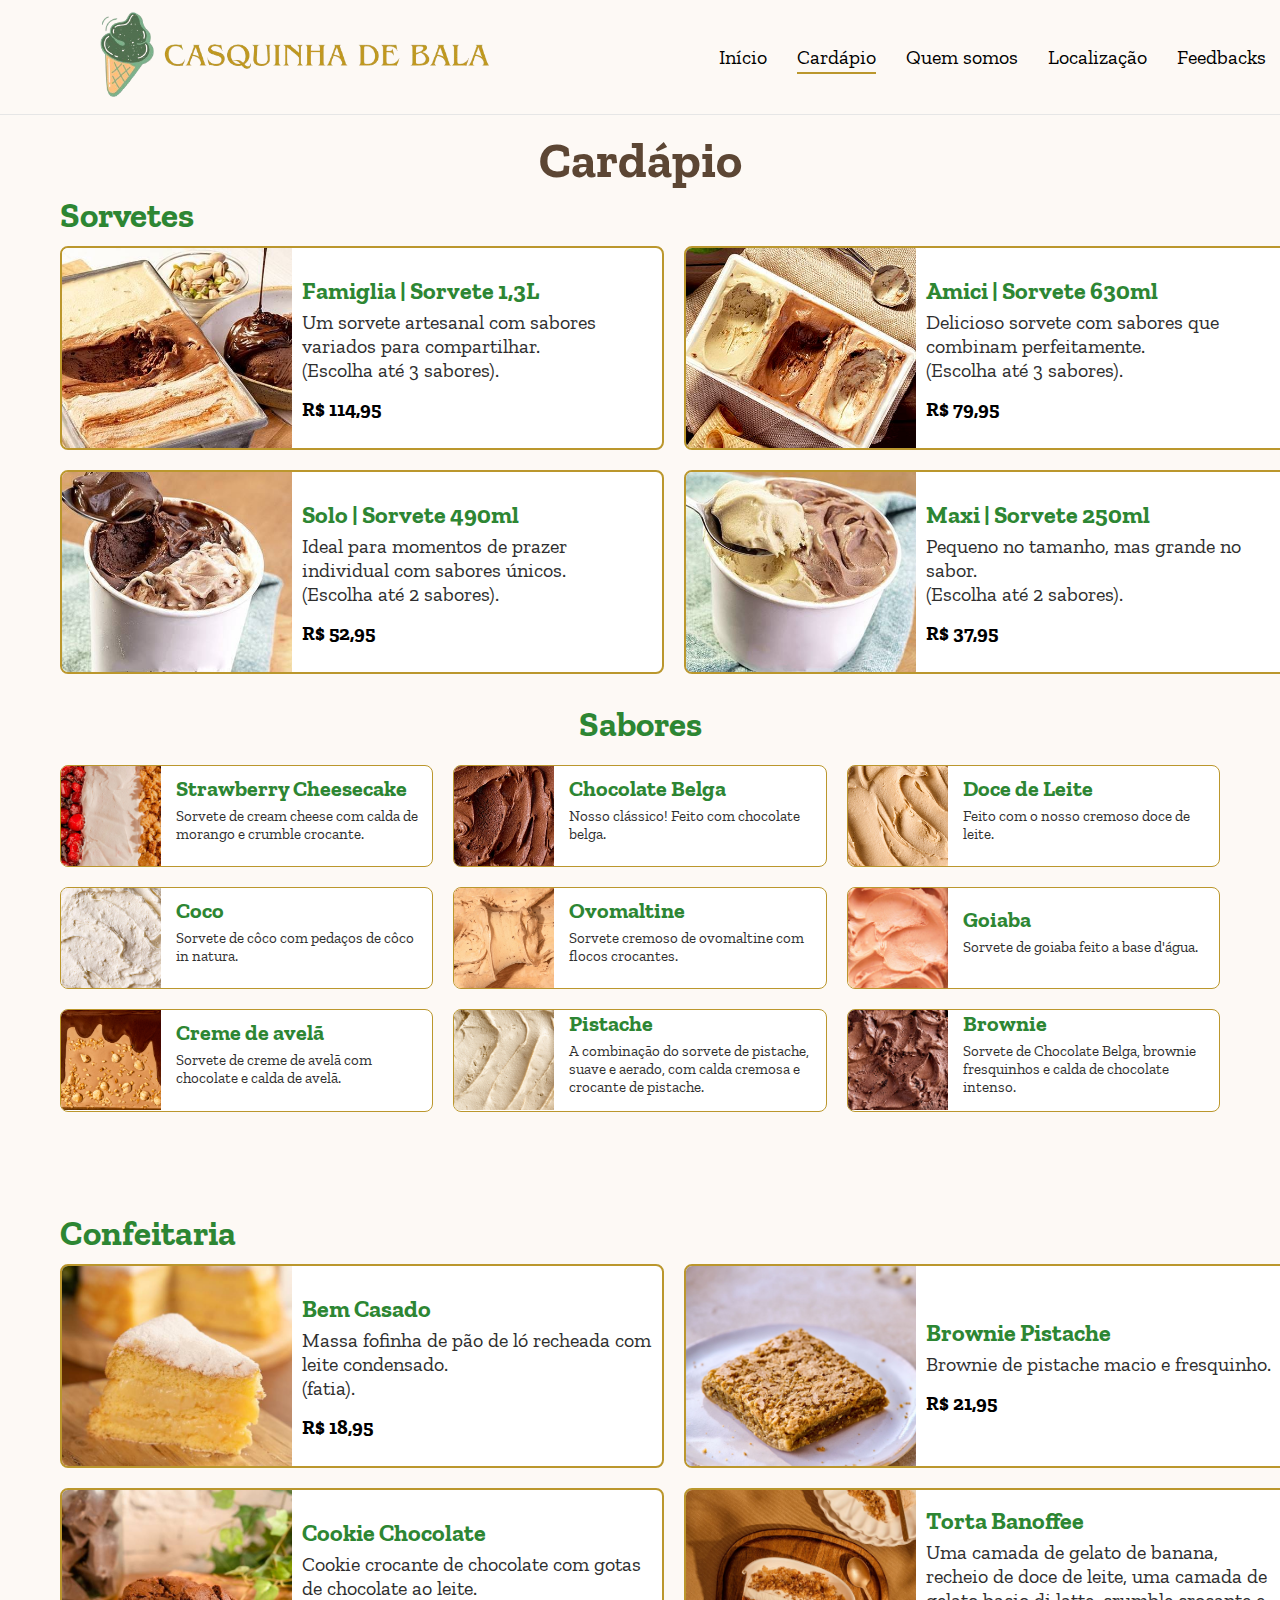
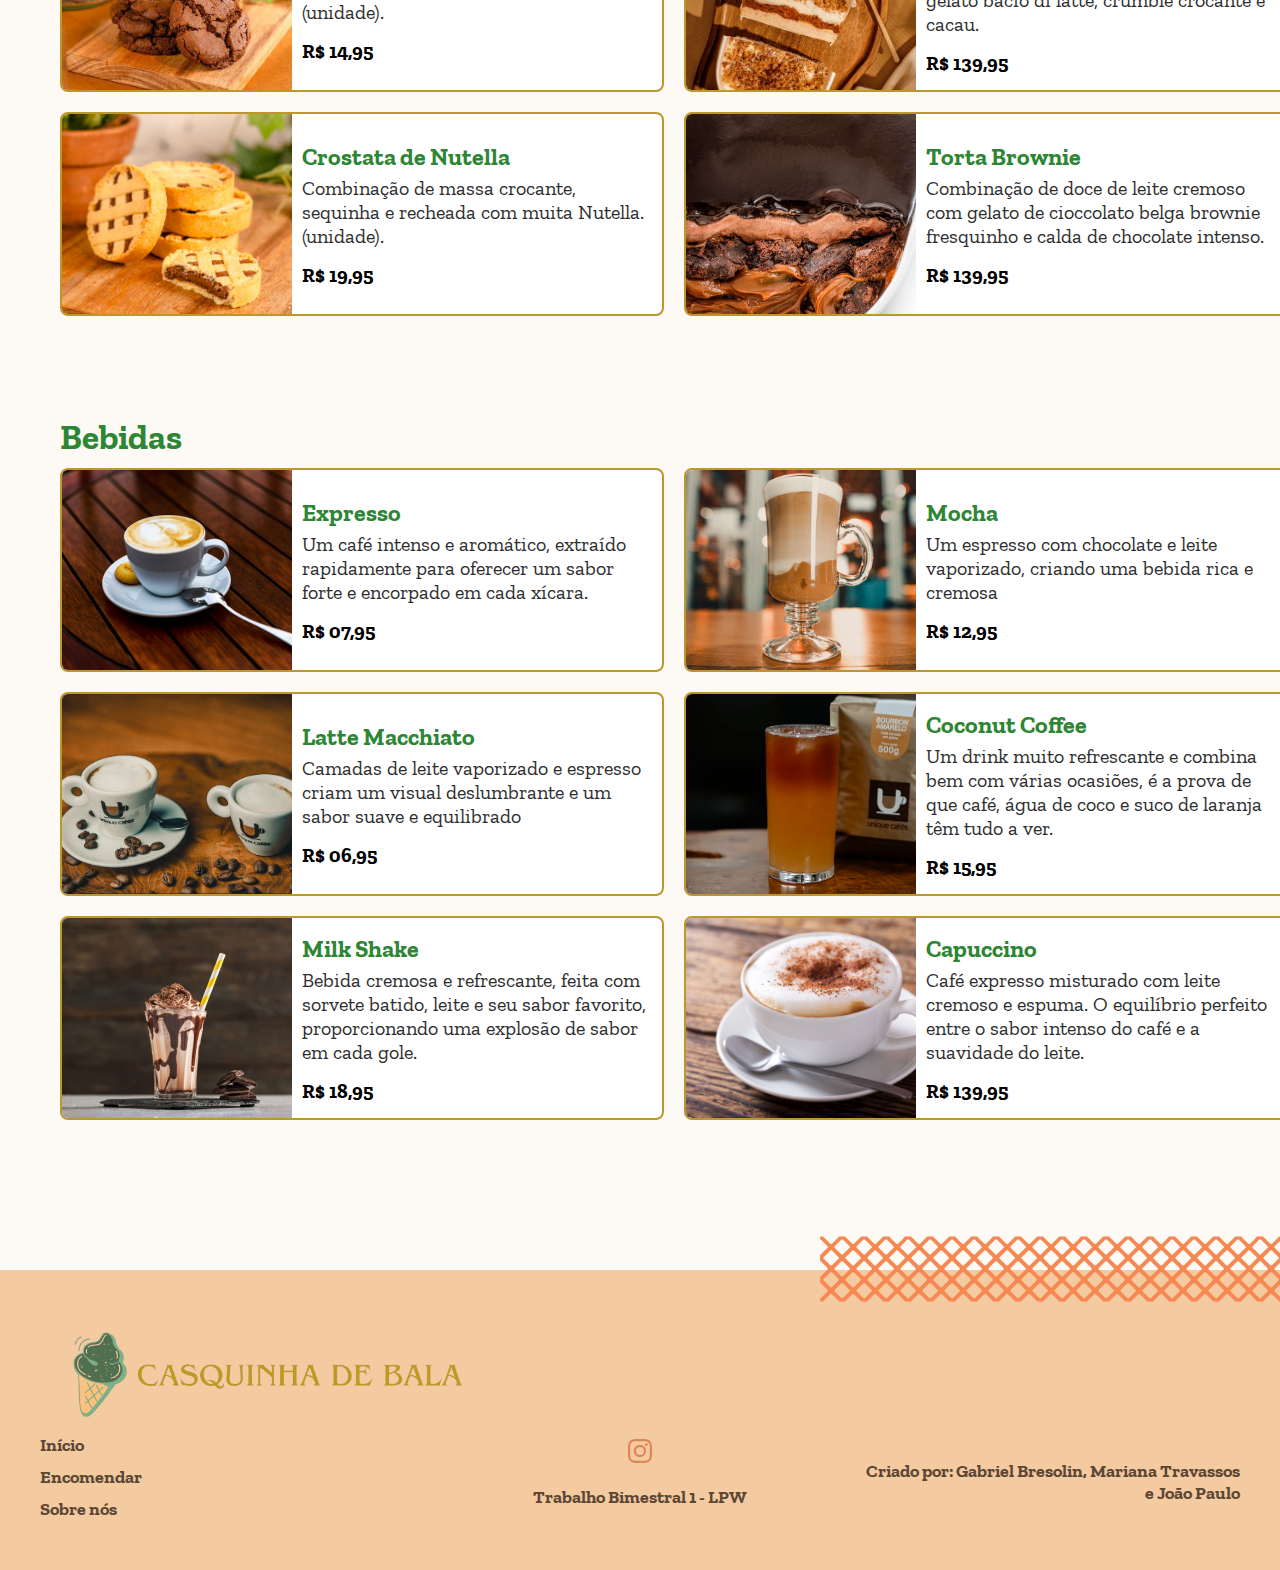
==== cardapio.html @ b84ca66a "fiz a pagina de cardapio" ====
<!DOCTYPE html>
<html lang="en">

<head>
    <meta charset="UTF-8">
    <meta name="viewport" content="width=device-width, initial-scale=1.0">
    <title>Casquinha de Bala Sorveteria e Confeitaria</title>
    <link rel="stylesheet" href="cardapio.css">
    <link rel="preconnect" href="https://fonts.googleapis.com">
    <link rel="preconnect" href="https://fonts.gstatic.com" crossorigin>
    <link href="https://fonts.googleapis.com/css2?family=Alfa+Slab+One&family=Spicy+Rice&display=swap" rel="stylesheet">
    <link rel="preconnect" href="https://fonts.googleapis.com">
    <link rel="preconnect" href="https://fonts.gstatic.com" crossorigin>
    <link
        href="https://fonts.googleapis.com/css2?family=Zilla+Slab:ital,wght@0,300;0,400;0,500;0,600;0,700;1,300;1,400;1,500;1,600;1,700&display=swap"
        rel="stylesheet">
    <link rel="icon" href="./Imagens/Logo/Logo.png" type="image/x-icon">
</head>

<body>
    <header class="header">
        <a href="index.html" class="logo">
            <img src="./Imagens/Header/LogoHeader.png" alt="Logo da Loja">
        </a>
        <div class="nav-container">
            <ul class="nav-bar">
                <li><a id="atual" href="index.html">Início</a></li>
                <li><a href="cardapio.html">Cardápio</a></li>
                <li><a href="quemsomos.html">Quem somos</a></li>
                <li><a href="localização.html">Localização</a></li>
                <li><a href="feedbacks.html">Feedbacks</a></li>
            </ul>
        </div>
    </header>
    <main>
        <h1>Cardápio</h1>
        <h2>Sorvetes</h2>
        <section class="cardapio-container-sorvetes">
            <div class="produto-card">
                <img src="./Imagens/Cardapio/Sorvetes/1,3L.jpeg" alt="Famiglia Gelato" class="produto-imagem">
                <div class="produto-detalhes">
                    <h2 class="produto-nome">Famiglia | Sorvete 1,3L</h2>
                    <p class="produto-descricao">Um sorvete artesanal com sabores variados para compartilhar.<br />(Escolha até 3 sabores).</p>
                    <p class="produto-preco">R$ 114,95</p>
                </div>
            </div>
    
            <div class="produto-card">
                <img src="./Imagens/Cardapio/Sorvetes/630ml.jpeg" alt="Amici Gelato" class="produto-imagem">
                <div class="produto-detalhes">
                    <h2 class="produto-nome">Amici | Sorvete 630ml</h2>
                    <p class="produto-descricao">Delicioso sorvete com sabores que combinam perfeitamente.<br />(Escolha até 3 sabores).</p>
                    <p class="produto-preco">R$ 79,95</p>
                </div>
            </div>
    
            <div class="produto-card">
                <img src="./Imagens/Cardapio/Sorvetes/490ml.jpeg" alt="Solo Gelato" class="produto-imagem">
                <div class="produto-detalhes">
                    <h2 class="produto-nome">Solo | Sorvete 490ml</h2>
                    <p class="produto-descricao">Ideal para momentos de prazer individual com sabores únicos.<br />(Escolha até 2 sabores).</p>
                    <p class="produto-preco">R$ 52,95</p>
                </div>
            </div>
    
            <div class="produto-card">
                <img src="./Imagens/Cardapio/Sorvetes/250ml.jpeg" alt="Maxi Gelato" class="produto-imagem">
                <div class="produto-detalhes">
                    <h2 class="produto-nome">Maxi | Sorvete 250ml</h2>
                    <p class="produto-descricao">Pequeno no tamanho, mas grande no sabor.<br />(Escolha até 2 sabores).</p>
                    <p class="produto-preco">R$ 37,95</p>
                </div>
            </div>

        </section>
        <h2 class="meio">Sabores</h2>
        <div class="sabores-container">
            <div class="sabor-card">
                <img src="./Imagens/Cardapio/Sabores/StrawberryCheesecake.jpeg" alt="Strawberry Cheesecake" class="sabor-imagem">
                <div class="sabor-detalhes">
                    <h2 class="sabor-nome">Strawberry Cheesecake</h2>
                    <p class="sabor-descricao">Sorvete de cream cheese com calda de morango e crumble crocante.</p>
                </div>
            </div>
    
            <div class="sabor-card">
                <img src="./Imagens/Cardapio/Sabores/ChocolateBelga.jpeg" alt="Chocolate Belga" class="sabor-imagem">
                <div class="sabor-detalhes">
                    <h2 class="sabor-nome">Chocolate Belga</h2>
                    <p class="sabor-descricao">Nosso clássico! Feito com chocolate belga.</p>
                </div>
            </div>
    
            <div class="sabor-card">
                <img src="./Imagens/Cardapio/Sabores/DoceDeLeite.jpeg" alt="Doce de Leite" class="sabor-imagem">
                <div class="sabor-detalhes">
                    <h2 class="sabor-nome">Doce de Leite</h2>
                    <p class="sabor-descricao">Feito com o nosso cremoso doce de leite.</p>
                </div>
            </div>

            <div class="sabor-card">
                <img src="./Imagens/Cardapio/Sabores/Coco.jpeg" alt="Coco" class="sabor-imagem">
                <div class="sabor-detalhes">
                    <h2 class="sabor-nome">Coco</h2>
                    <p class="sabor-descricao">Sorvete de côco com pedaços de côco in natura.</p>
                </div>
            </div>
    
            <div class="sabor-card">
                <img src="./Imagens/Cardapio/Sabores/Ovomaltine.jpeg" alt="Ovomaltine" class="sabor-imagem">
                <div class="sabor-detalhes">
                    <h2 class="sabor-nome">Ovomaltine</h2>
                    <p class="sabor-descricao">Sorvete cremoso de ovomaltine com flocos crocantes.</p>
                </div>
            </div>
    
            <div class="sabor-card">
                <img src="./Imagens/Cardapio/Sabores/Goiaba.jpeg" alt="Goiaba" class="sabor-imagem">
                <div class="sabor-detalhes">
                    <h2 class="sabor-nome">Goiaba</h2>
                    <p class="sabor-descricao">Sorvete de goiaba feito a base d'água.</p>
                </div>
            </div>

            <div class="sabor-card">
                <img src="./Imagens/Cardapio/Sabores/CremeDeAvelã.png" alt="Creme de avelã" class="sabor-imagem">
                <div class="sabor-detalhes">
                    <h2 class="sabor-nome">Creme de avelã</h2>
                    <p class="sabor-descricao">Sorvete de creme de avelã com chocolate e calda de avelã.</p>
                </div>
            </div>
    
            <div class="sabor-card">
                <img src="./Imagens/Cardapio/Sabores/Pistache.jpeg" alt="Pistache" class="sabor-imagem">
                <div class="sabor-detalhes">
                    <h2 class="sabor-nome">Pistache</h2>
                    <p class="sabor-descricao">A combinação do sorvete de pistache, suave e aerado, com calda cremosa e crocante de pistache.</p>
                </div>
            </div>
    
            <div class="sabor-card">
                <img src="./Imagens/Cardapio/Sabores/Brownie.jpeg" alt="Brownie" class="sabor-imagem">
                <div class="sabor-detalhes">
                    <h2 class="sabor-nome">Brownie</h2>
                    <p class="sabor-descricao">Sorvete de Chocolate Belga, brownie fresquinhos e calda de chocolate intenso.</p>
                </div>
            </div>
        </div>
        <h2>Confeitaria</h2>
        <section class="cardapio-container-sorvetes">
            <div class="produto-card">
                <img src="./Imagens/Cardapio/Confeitaria/BemCasado.jpeg" alt="Bem Casado" class="produto-imagem">
                <div class="produto-detalhes">
                    <h2 class="produto-nome">Bem Casado</h2>
                    <p class="produto-descricao">Massa fofinha de pão de ló recheada com leite condensado.</br>(fatia).</p>
                    <p class="produto-preco">R$ 18,95</p>
                </div>
            </div>
    
            <div class="produto-card">
                <img src="./Imagens/Cardapio/Confeitaria/BrowniePistache.jpeg" alt="Brownie Pistache" class="produto-imagem">
                <div class="produto-detalhes">
                    <h2 class="produto-nome">Brownie Pistache</h2>
                    <p class="produto-descricao">Brownie de pistache macio e fresquinho.</p>
                    <p class="produto-preco">R$ 21,95</p>
                </div>
            </div>
    
            <div class="produto-card">
                <img src="./Imagens/Cardapio/Confeitaria/CookieChocolate.jpeg" alt="Cookie Chocolate" class="produto-imagem">
                <div class="produto-detalhes">
                    <h2 class="produto-nome">Cookie Chocolate</h2>
                    <p class="produto-descricao">Cookie crocante de chocolate com gotas de chocolate ao leite.<br />(unidade).</p>
                    <p class="produto-preco">R$ 14,95</p>
                </div>
            </div>
    
            <div class="produto-card">
                <img src="./Imagens/Cardapio/Confeitaria/TortaBanoffee.jpeg" alt="Torta Banoffee" class="produto-imagem">
                <div class="produto-detalhes">
                    <h2 class="produto-nome">Torta Banoffee</h2>
                    <p class="produto-descricao">Uma camada de gelato de banana, recheio de doce de leite, uma camada de gelato bacio di latte, crumble crocante e cacau.</p>
                    <p class="produto-preco">R$ 139,95</p>
                </div>
            </div>

            <div class="produto-card">
                <img src="./Imagens/Cardapio/Confeitaria/CrostataDeNutella.png" alt="Crostata de Nutella" class="produto-imagem">
                <div class="produto-detalhes">
                    <h2 class="produto-nome">Crostata de Nutella</h2>
                    <p class="produto-descricao">Combinação de massa crocante, sequinha e recheada com muita Nutella.<br />(unidade).</p>
                    <p class="produto-preco">R$ 19,95</p>
                </div>
            </div>
    
            <div class="produto-card">
                <img src="./Imagens/Cardapio/Confeitaria/TortaBrownie.jpeg" alt="Torta Brownie" class="produto-imagem">
                <div class="produto-detalhes">
                    <h2 class="produto-nome">Torta Brownie</h2>
                    <p class="produto-descricao">Combinação de doce de leite cremoso com gelato de cioccolato belga brownie fresquinho e calda de chocolate intenso.</p>
                    <p class="produto-preco">R$ 139,95</p>
                </div>
            </div>

        </section>
        <h2 class="bebidas">Bebidas</h2>
        <section class="cardapio-container-sorvetes">
            <div class="produto-card">
                <img src="./Imagens/Cardapio/Bebidas/Expresso.jpg" alt="Expresso" class="produto-imagem">
                <div class="produto-detalhes">
                    <h2 class="produto-nome">Expresso</h2>
                    <p class="produto-descricao">Um café intenso e aromático, extraído rapidamente para oferecer um sabor forte e encorpado em cada xícara.</p>
                    <p class="produto-preco">R$ 07,95</p>
                </div>
            </div>
    
            <div class="produto-card">
                <img src="./Imagens/Cardapio/Bebidas/Mocha.png" alt="Mocha" class="produto-imagem">
                <div class="produto-detalhes">
                    <h2 class="produto-nome">Mocha</h2>
                    <p class="produto-descricao">Um espresso com chocolate e leite vaporizado, criando uma bebida rica e cremosa</p>
                    <p class="produto-preco">R$ 12,95</p>
                </div>
            </div>
    
            <div class="produto-card">
                <img src="./Imagens/Cardapio/Bebidas/LatteMacchiato.png" alt="Latte Macchiato" class="produto-imagem">
                <div class="produto-detalhes">
                    <h2 class="produto-nome">Latte Macchiato</h2>
                    <p class="produto-descricao">Camadas de leite vaporizado e espresso criam um visual deslumbrante e um sabor suave e equilibrado</p>
                    <p class="produto-preco">R$ 06,95</p>
                </div>
            </div>
    
            <div class="produto-card">
                <img src="./Imagens/Cardapio/Bebidas/CoconutCoffe.png" alt="Coconut Coffe" class="produto-imagem">
                <div class="produto-detalhes">
                    <h2 class="produto-nome">Coconut Coffee</h2>
                    <p class="produto-descricao">Um drink muito refrescante e combina bem com várias ocasiões, é a prova de que café, água de coco e suco de laranja têm tudo a ver.</p>
                    <p class="produto-preco">R$ 15,95</p>
                </div>
            </div>

            <div class="produto-card">
                <img src="./Imagens/Cardapio/Bebidas/MilkShake.jpg" alt="Milk Shake" class="produto-imagem">
                <div class="produto-detalhes">
                    <h2 class="produto-nome">Milk Shake</h2>
                    <p class="produto-descricao">Bebida cremosa e refrescante, feita com sorvete batido, leite e seu sabor favorito, proporcionando uma explosão de sabor em cada gole.</p>
                    <p class="produto-preco">R$ 18,95</p>
                </div>
            </div>
    
            <div class="produto-card">
                <img src="./Imagens/Cardapio/Bebidas/Capuccino.jpeg" alt="Capuccino" class="produto-imagem">
                <div class="produto-detalhes">
                    <h2 class="produto-nome">Capuccino</h2>
                    <p class="produto-descricao">Café expresso misturado com leite cremoso e espuma. O equilíbrio perfeito entre o sabor intenso do café e a suavidade do leite.</p>
                    <p class="produto-preco">R$ 139,95</p>
                </div>
            </div>

        </section>
    </main>
    <footer class="custom-footer">
        <div class="overlay-image2">
            <img src="./Imagens/Footer/ShapeFooter.png" alt="Imagem sobreposta2">
        </div>
        <div class="logo-footer">
            <img src="./Imagens/Header/LogoHeader.png">
        </div>
        <div class="footer-container">
            <div class="footer-left">
                <ul class="footer-nav">
                    <li><a href="index.html">Início</a></li>
                    <li><a href="#">Encomendar</a></li>
                    <li><a href="#">Sobre nós</a></li>
                </ul>
            </div>
            <div class="footer-center">
                <div class="social-icons">
                    <a href="https://www.instagram.com"><svg xmlns="http://www.w3.org/2000/svg" width="24" height="24"
                            fill="#de8756" class="bi bi-instagram" viewBox="0 0 16 16">
                            <path
                                d="M8 0C5.829 0 5.556.01 4.703.048 3.85.088 3.269.222 2.76.42a3.9 3.9 0 0 0-1.417.923A3.9 3.9 0 0 0 .42 2.76C.222 3.268.087 3.85.048 4.7.01 5.555 0 5.827 0 8.001c0 2.172.01 2.444.048 3.297.04.852.174 1.433.372 1.942.205.526.478.972.923 1.417.444.445.89.719 1.416.923.51.198 1.09.333 1.942.372C5.555 15.99 5.827 16 8 16s2.444-.01 3.298-.048c.851-.04 1.434-.174 1.943-.372a3.9 3.9 0 0 0 1.416-.923c.445-.445.718-.891.923-1.417.197-.509.332-1.09.372-1.942C15.99 10.445 16 10.173 16 8s-.01-2.445-.048-3.299c-.04-.851-.175-1.433-.372-1.941a3.9 3.9 0 0 0-.923-1.417A3.9 3.9 0 0 0 13.24.42c-.51-.198-1.092-.333-1.943-.372C10.443.01 10.172 0 7.998 0zm-.717 1.442h.718c2.136 0 2.389.007 3.232.046.78.035 1.204.166 1.486.275.373.145.64.319.92.599s.453.546.598.92c.11.281.24.705.275 1.485.039.843.047 1.096.047 3.231s-.008 2.389-.047 3.232c-.035.78-.166 1.203-.275 1.485a2.5 2.5 0 0 1-.599.919c-.28.28-.546.453-.92.598-.28.11-.704.24-1.485.276-.843.038-1.096.047-3.232.047s-2.39-.009-3.233-.047c-.78-.036-1.203-.166-1.485-.276a2.5 2.5 0 0 1-.92-.598 2.5 2.5 0 0 1-.6-.92c-.109-.281-.24-.705-.275-1.485-.038-.843-.046-1.096-.046-3.233s.008-2.388.046-3.231c.036-.78.166-1.204.276-1.486.145-.373.319-.64.599-.92s.546-.453.92-.598c.282-.11.705-.24 1.485-.276.738-.034 1.024-.044 2.515-.045zm4.988 1.328a.96.96 0 1 0 0 1.92.96.96 0 0 0 0-1.92m-4.27 1.122a4.109 4.109 0 1 0 0 8.217 4.109 4.109 0 0 0 0-8.217m0 1.441a2.667 2.667 0 1 1 0 5.334 2.667 2.667 0 0 1 0-5.334" />
                        </svg></a>
                </div>
                <p>Trabalho Bimestral 1 - LPW</p>
            </div>
            <div class="footer-right">
                <p class="criadores">Criado por: Gabriel Bresolin, Mariana Travassos e João Paulo</p>
            </div>
        </div>
    </footer>
    <script src="script.js"></script>
</body>

</html>
---- cardapio.css ----
body {
    margin: 0;
    background-color: #FDF9F5;
}

.header {
    display: flex;
    align-items: center;
    padding: 10px 20px;
    background-color: #FDF9F5;
    position: fixed;
    top: 0;
    left: 0;
    width: 100%;
    z-index: 1000;
    border-bottom: solid #e6e6e6 1px;
}

.header .logo {
    flex: 0 0 auto;
    margin-left: 80px;
}

.header .logo img {
    height: 90px;
    width: auto;
}

.nav-container {
    flex: 1;
    display: flex;
    margin-left: 200px;
}

.nav-bar {
    display: flex;
    list-style: none;
    margin: 0;
    padding: 0;
}

.nav-bar li {
    margin-left: 30px;
    position: relative;
}

.nav-bar>#atual {
    color: red;
}

.nav-bar a {
    color: #000000;
    text-decoration: none;
    font-size: 20px;
    position: relative;
    font-family: "Zilla Slab", serif;
    font-weight: 400;
}

.nav-bar a::after {
    content: '';
    display: block;
    width: 100%;
    height: 2px;
    background-color: #bb972d;
    position: absolute;
    bottom: -5px;
    left: 0;
    transform: scaleX(0);
    transition: transform 0.3s ease-in-out;

}

.nav-bar a:hover::after {
    transform: scaleX(1);
}

.nav-bar a.active::after {
    transform: scaleX(1);
}

main {
    padding-left: 60px;
    padding-right: 60px;
}

h1 {
    text-align: center;
    font-family: "Zilla Slab", serif;
    color: #5C4634;
    margin-top: 130px;
    font-size: 50px;
    margin-bottom: -25px;
}

h2 {
    font-family: "Zilla Slab", serif;
    color: #2d8633;
    font-size: 35px;
    margin-bottom: -20px;
}

.cardapio-container-sorvetes {
    display: grid;
    grid-template-columns: 1fr 1fr;
    gap: 20px;
    margin-top: 30px;
}

.produto-card {
    display: flex;
    background-color: white;
    border-radius: 8px;
    border:solid 2px #bb972d;
    overflow: hidden;
    width: 600px;
    height: 200px;
}

.produto-imagem {
    width: 230px;
    height: auto;
    min-width: 230px;
    object-fit: cover;
}

.produto-detalhes {
    padding: 10px;
    display: flex;
    flex-direction: column;
    justify-content: center;
}

.produto-nome {
    font-size: 24px;
    font-weight: bold;
    margin: 0;
    font-family: "Zilla Slab", serif;
}

.produto-descricao {
    font-size: 20px;
    color: #2e2e2e;
    margin: 5px 0;
    font-family: "Zilla Slab", serif;
}

.produto-preco {
    font-size: 20px;
    color: #000000;
    font-weight: bold;
    margin: 10px 0 0 0;
    font-family: "Zilla Slab", serif;
}

.meio {
    font-family: "Zilla Slab", serif;
    color: #2d8633;
    font-size: 35px;
    text-align: center;
}

.sabores-container {
    display: grid;
    grid-template-columns: repeat(3, 1fr);
    gap: 20px;
    margin-top: 40px;
    margin-bottom: 100px;
}

.sabor-card {
    display: flex;
    background-color: white;
    border-radius: 8px;
    overflow: hidden;
    padding-right: 10px;
    border:solid 1px #bb972d;
}

.sabor-imagem {
    width: 100px;
    height: 100px;
    object-fit: cover;
    min-width: 100px;
    min-height: 100px;
}

.sabor-detalhes {
    padding-left: 15px;
    display: flex;
    flex-direction: column;
    justify-content: center;
}

.sabor-nome {
    font-size: 22px;
    font-weight: bold;
    margin: 0;
    font-family: "Zilla Slab", serif;
}

.sabor-descricao {
    font-size: 15px;
    color: #2e2e2e;
    margin-top: 5px;
    font-family: "Zilla Slab", serif;
}

.bebidas {
    margin-top: 100px;
}

.overlay-image2 {
    position: absolute;
    margin-top: -74px;
    margin-left: 800px;
    height: 80px;
    max-height: 100%;
    overflow: hidden;
    z-index: 5;
}

.custom-footer {
background-color: #F4CAA0;
padding: 40px 20px;
font-family: "Zilla Slab", serif;
font-weight: 700;
margin-top: 150px;
}

.logo-footer img {
width: auto;
height: 90px;
margin-left: 53px;
margin-bottom: 10px;
margin-top: 20px;
}

.footer-container {
display: flex;
justify-content: space-between;
align-items: center;
max-width: 1200px;
margin: 0 auto;
}

.footer-left {
flex: 1;
margin-left: 0px;
}

.footer-center {
flex: 1;
text-align: center;
font-size: 18px;
color:#5C4634 ;
}

.footer-right {
flex: 1;
text-align: right;
}

.footer-nav {
list-style: none;
padding: 0;
margin: 0;
}

.footer-nav li {
margin-bottom: 10px;
}

.footer-nav a {
text-decoration: none;
color: #5C4634;
font-weight: bold;
font-size: 18px;
}

.social-icons {
display: flex;
justify-content: center;
gap: 20px;
margin-bottom: 10px;
}

.social-icons img {
width: 20px;
}

.footer-right .criadores {
color: #5C4634;
font-weight: bold;
font-size: 18px;
margin-left: 20px;
}
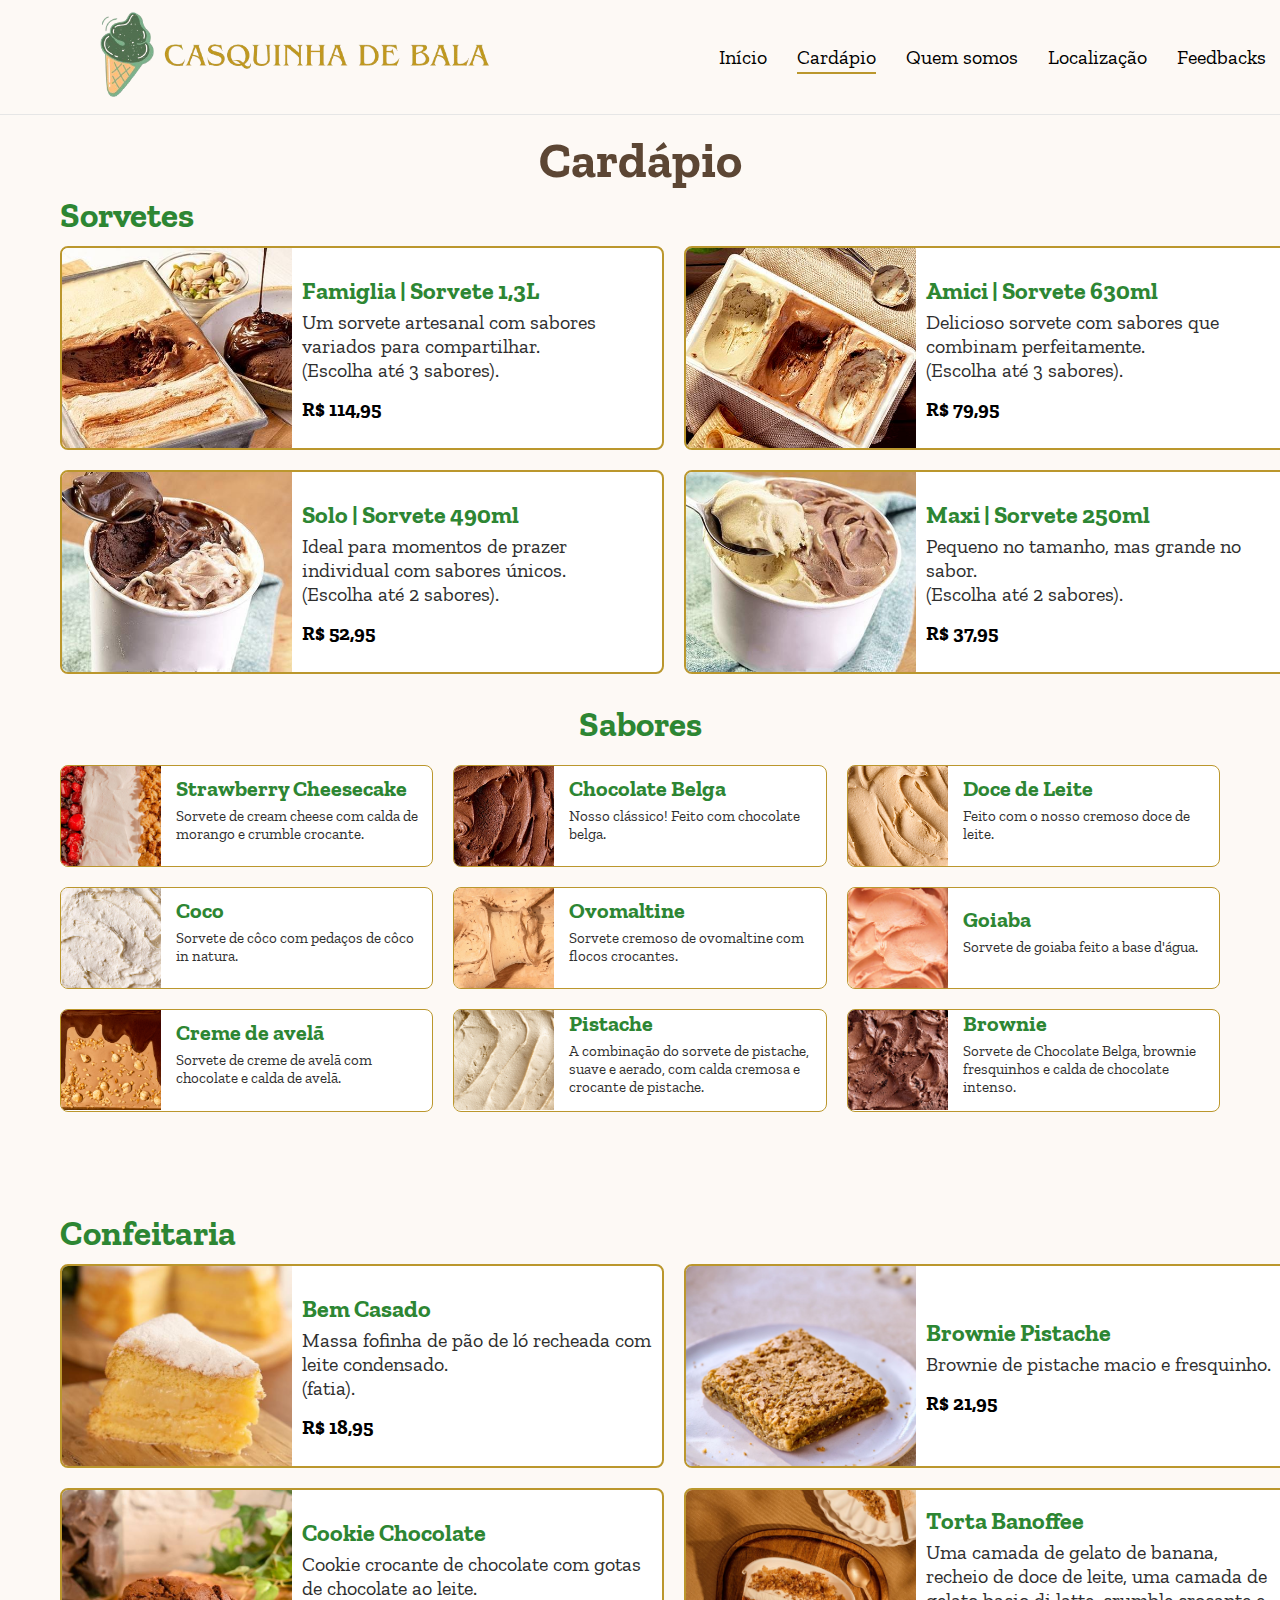
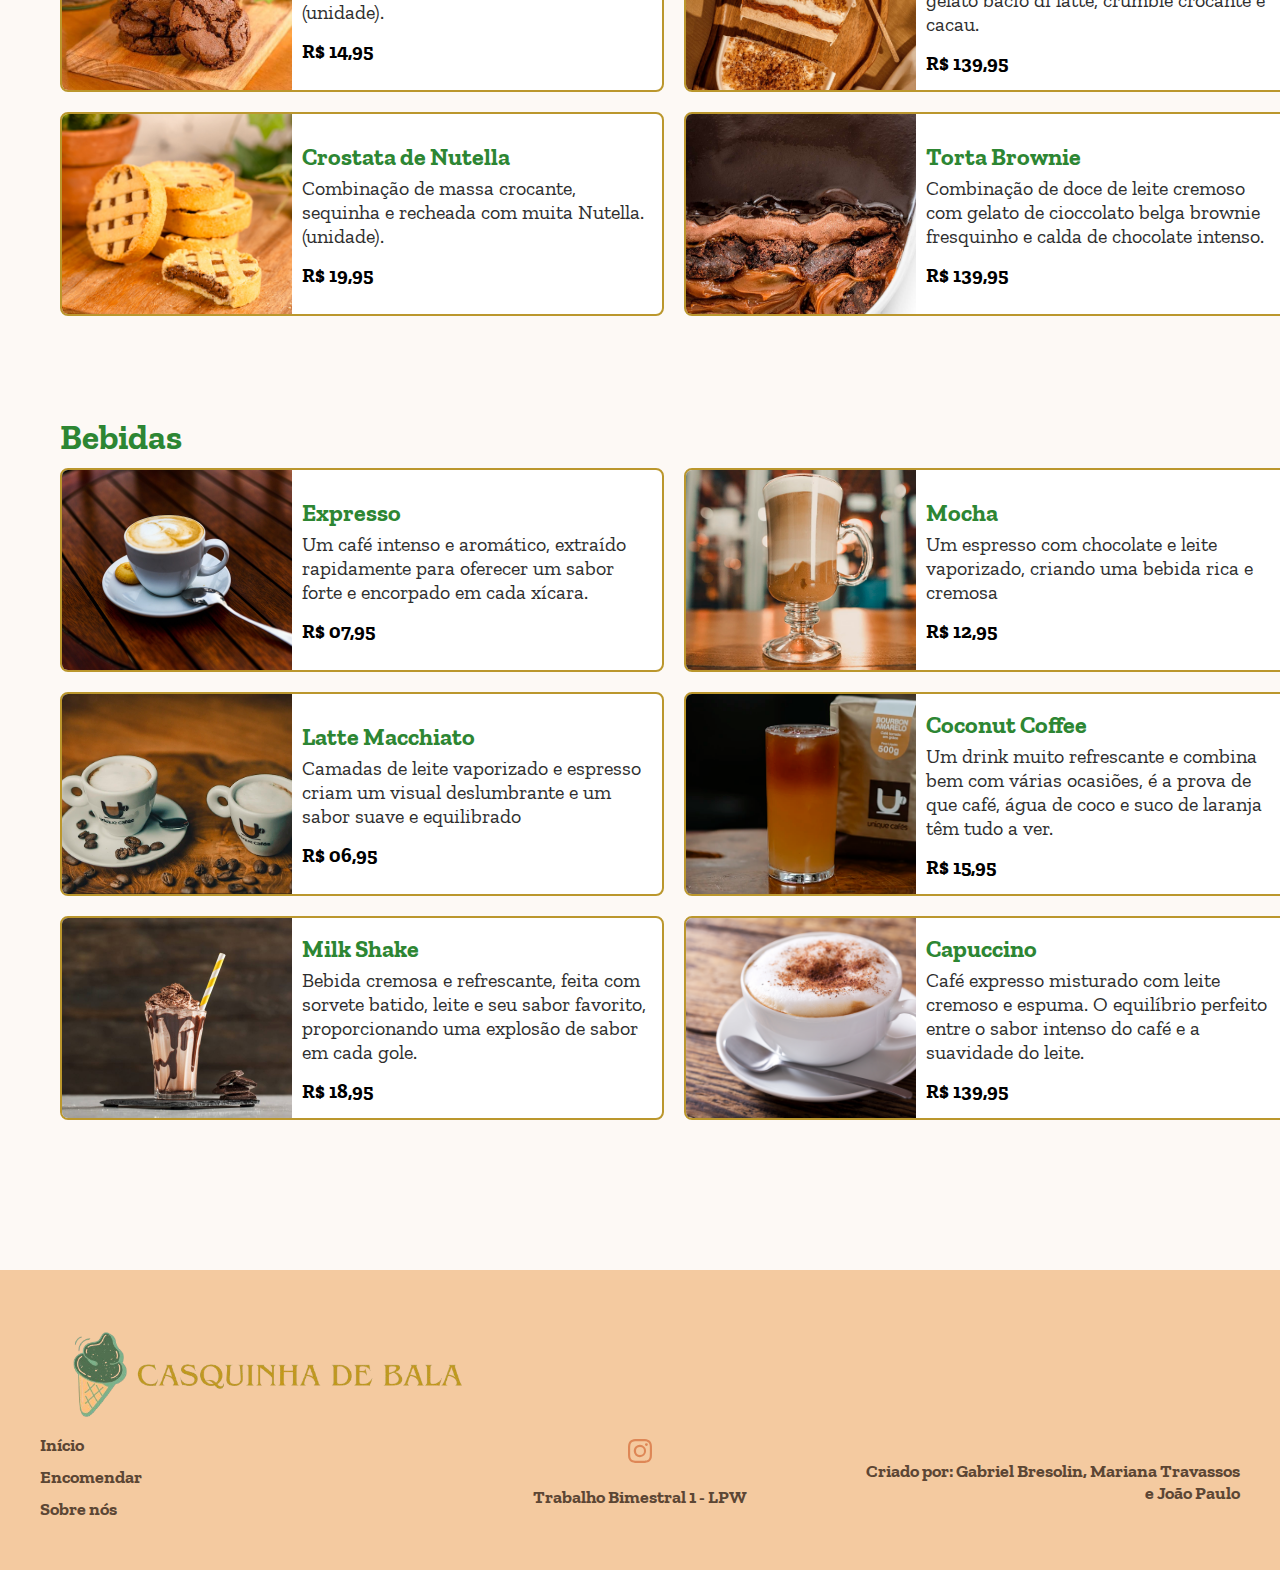
==== commit e7699dae: "ultimos ajustes" ====
--- a/cardapio.html
+++ b/cardapio.html
@@ -147,7 +147,7 @@
                 </div>
             </div>
         </div>
-        <h2>Confeitaria</h2>
+        <h2 id="confeitaria">Confeitaria</h2>
         <section class="cardapio-container-sorvetes">
             <div class="produto-card">
                 <img src="./Imagens/Cardapio/Confeitaria/BemCasado.jpeg" alt="Bem Casado" class="produto-imagem">
@@ -204,7 +204,7 @@
             </div>
 
         </section>
-        <h2 class="bebidas">Bebidas</h2>
+        <h2 id="bebidas">Bebidas</h2>
         <section class="cardapio-container-sorvetes">
             <div class="produto-card">
                 <img src="./Imagens/Cardapio/Bebidas/Expresso.jpg" alt="Expresso" class="produto-imagem">
@@ -263,9 +263,6 @@
         </section>
     </main>
     <footer class="custom-footer">
-        <div class="overlay-image2">
-            <img src="./Imagens/Footer/ShapeFooter.png" alt="Imagem sobreposta2">
-        </div>
         <div class="logo-footer">
             <img src="./Imagens/Header/LogoHeader.png">
         </div>
@@ -273,13 +270,13 @@
             <div class="footer-left">
                 <ul class="footer-nav">
                     <li><a href="index.html">Início</a></li>
-                    <li><a href="#">Encomendar</a></li>
-                    <li><a href="#">Sobre nós</a></li>
+                    <li><a href="https://www.ifood.com.br/">Encomendar</a></li>
+                    <li><a href="quemsomos.html">Sobre nós</a></li>
                 </ul>
             </div>
             <div class="footer-center">
                 <div class="social-icons">
-                    <a href="https://www.instagram.com"><svg xmlns="http://www.w3.org/2000/svg" width="24" height="24"
+                    <a href="https://www.instagram.com/casquinhadebalasorveteria"><svg xmlns="http://www.w3.org/2000/svg" width="24" height="24"
                             fill="#de8756" class="bi bi-instagram" viewBox="0 0 16 16">
                             <path
                                 d="M8 0C5.829 0 5.556.01 4.703.048 3.85.088 3.269.222 2.76.42a3.9 3.9 0 0 0-1.417.923A3.9 3.9 0 0 0 .42 2.76C.222 3.268.087 3.85.048 4.7.01 5.555 0 5.827 0 8.001c0 2.172.01 2.444.048 3.297.04.852.174 1.433.372 1.942.205.526.478.972.923 1.417.444.445.89.719 1.416.923.51.198 1.09.333 1.942.372C5.555 15.99 5.827 16 8 16s2.444-.01 3.298-.048c.851-.04 1.434-.174 1.943-.372a3.9 3.9 0 0 0 1.416-.923c.445-.445.718-.891.923-1.417.197-.509.332-1.09.372-1.942C15.99 10.445 16 10.173 16 8s-.01-2.445-.048-3.299c-.04-.851-.175-1.433-.372-1.941a3.9 3.9 0 0 0-.923-1.417A3.9 3.9 0 0 0 13.24.42c-.51-.198-1.092-.333-1.943-.372C10.443.01 10.172 0 7.998 0zm-.717 1.442h.718c2.136 0 2.389.007 3.232.046.78.035 1.204.166 1.486.275.373.145.64.319.92.599s.453.546.598.92c.11.281.24.705.275 1.485.039.843.047 1.096.047 3.231s-.008 2.389-.047 3.232c-.035.78-.166 1.203-.275 1.485a2.5 2.5 0 0 1-.599.919c-.28.28-.546.453-.92.598-.28.11-.704.24-1.485.276-.843.038-1.096.047-3.232.047s-2.39-.009-3.233-.047c-.78-.036-1.203-.166-1.485-.276a2.5 2.5 0 0 1-.92-.598 2.5 2.5 0 0 1-.6-.92c-.109-.281-.24-.705-.275-1.485-.038-.843-.046-1.096-.046-3.233s.008-2.388.046-3.231c.036-.78.166-1.204.276-1.486.145-.373.319-.64.599-.92s.546-.453.92-.598c.282-.11.705-.24 1.485-.276.738-.034 1.024-.044 2.515-.045zm4.988 1.328a.96.96 0 1 0 0 1.92.96.96 0 0 0 0-1.92m-4.27 1.122a4.109 4.109 0 1 0 0 8.217 4.109 4.109 0 0 0 0-8.217m0 1.441a2.667 2.667 0 1 1 0 5.334 2.667 2.667 0 0 1 0-5.334" />
--- a/cardapio.css
+++ b/cardapio.css
@@ -206,19 +206,10 @@
     font-family: "Zilla Slab", serif;
 }
 
-.bebidas {
+#bebidas {
     margin-top: 100px;
 }
 
-.overlay-image2 {
-    position: absolute;
-    margin-top: -74px;
-    margin-left: 800px;
-    height: 80px;
-    max-height: 100%;
-    overflow: hidden;
-    z-index: 5;
-}
 
 .custom-footer {
 background-color: #F4CAA0;
